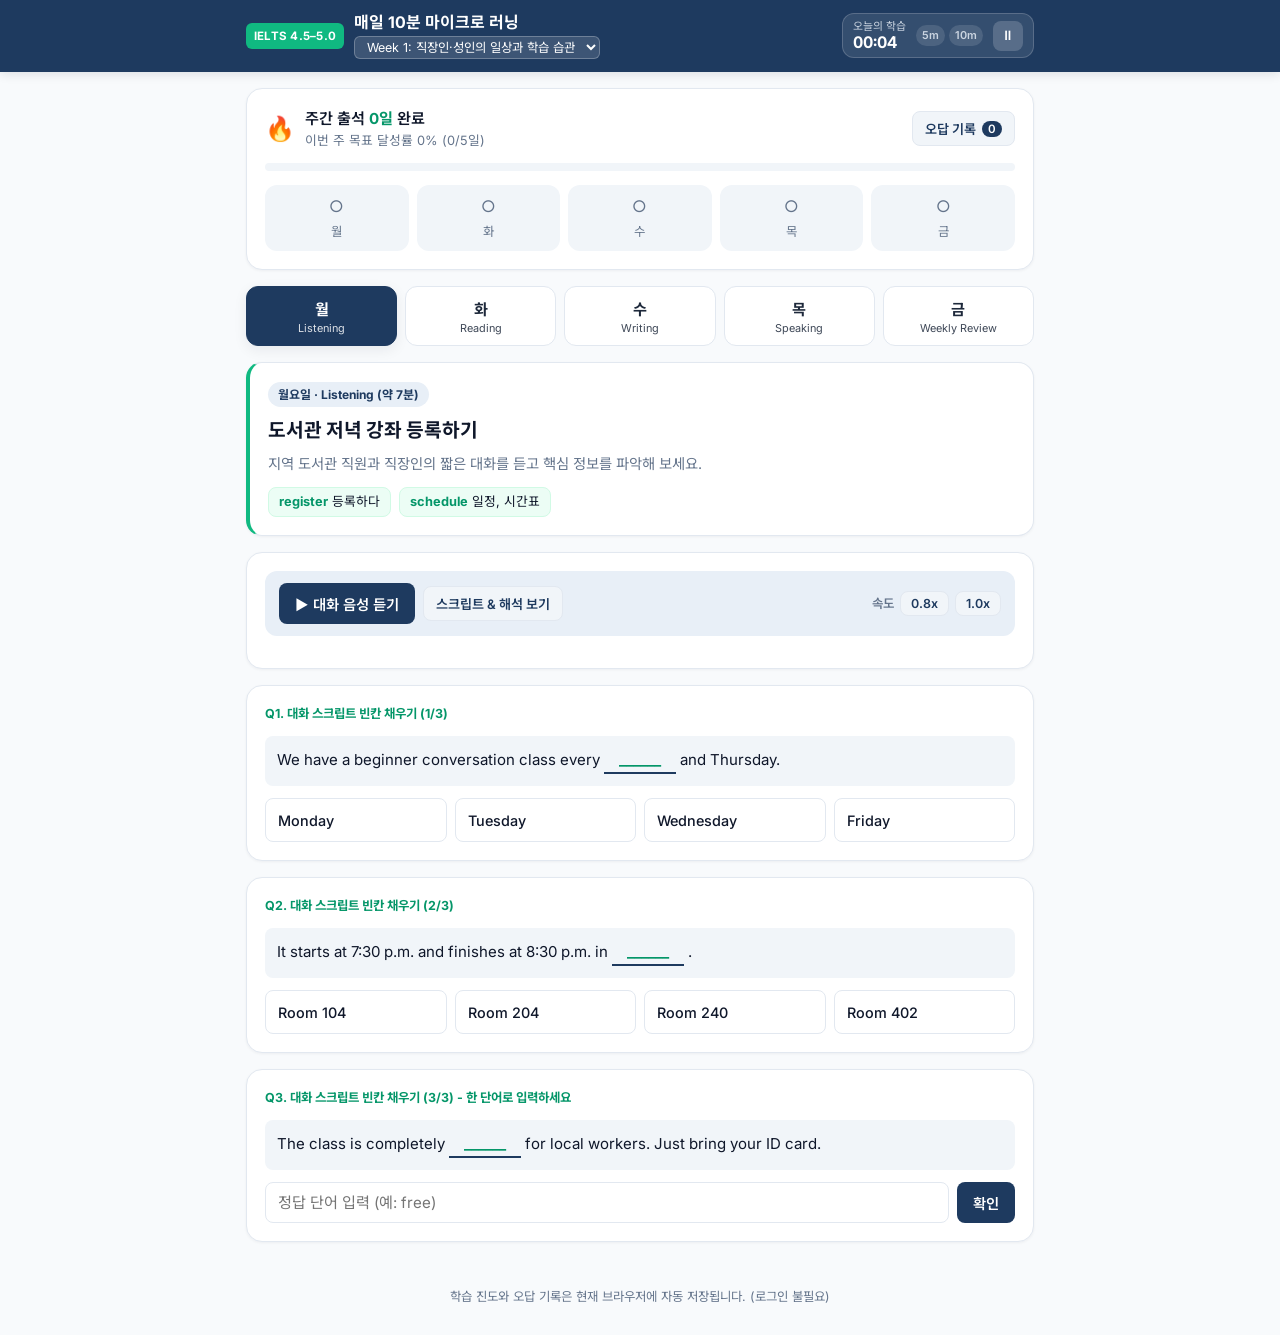
==== IELTS 4.5/index.html @ 84eb7257 "Initial commit: IELTS 4.5-5.0 daily micro-learning web app" ====
<!DOCTYPE html>
<html lang="ko">
<head>
  <meta charset="UTF-8" />
  <meta name="viewport" content="width=device-width, initial-scale=1.0" />
  <title>IELTS 4.5–5.0 매일 10분 마이크로 러닝</title>
  <link rel="preconnect" href="https://fonts.googleapis.com" />
  <link rel="preconnect" href="https://fonts.gstatic.com" crossorigin />
  <link href="https://fonts.googleapis.com/css2?family=Inter:wght@400;500;600;700&family=Noto+Sans+KR:wght@400;500;600;700&display=swap" rel="stylesheet" />
  <link rel="stylesheet" href="styles.css" />
</head>
<body>
  <div class="app-shell">
    <!-- 상단 헤더: 브랜드 + 주차 선택 + 오늘의 학습 타이머 -->
    <header class="top-header">
      <div class="header-inner">
        <div class="brand-group">
          <div class="brand-badge">IELTS 4.5–5.0</div>
          <div class="brand-text">
            <h1>매일 10분 마이크로 러닝</h1>
            <div class="week-selector-wrap">
              <select id="weekSelector" aria-label="주차 선택" class="week-select"></select>
            </div>
          </div>
        </div>

        <!-- 오늘의 학습 타이머 (5분/10분 카운트업) -->
        <div class="timer-widget" aria-label="오늘의 학습 타이머">
          <div class="timer-info">
            <span class="timer-label">오늘의 학습</span>
            <span id="studyTimerDisplay" class="timer-value">00:00</span>
          </div>
          <div class="timer-milestones">
            <span id="milestone5m" class="milestone-chip" title="5분 목표">5m</span>
            <span id="milestone10m" class="milestone-chip" title="10분 목표">10m</span>
          </div>
          <button id="timerToggleBtn" class="icon-btn" type="button" title="타이머 일시정지/재개" aria-label="타이머 시작 또는 일시정지">
            ⏸
          </button>
        </div>
      </div>
    </header>

    <main class="main-container">
      <!-- 주간 출석 체크 (Streak) & 달성률 카드 -->
      <section class="progress-card card" aria-label="주간 학습 진도">
        <div class="progress-top">
          <div class="streak-summary">
            <span class="streak-fire" aria-hidden="true">🔥</span>
            <div>
              <div class="streak-title">
                주간 출석 <strong id="streakCountText">0일</strong> 완료
              </div>
              <div class="streak-sub" id="weeklyGoalSub">이번 주 목표 달성률 0%</div>
            </div>
          </div>
          <button id="wrongNotesToggleBtn" class="ghost-btn" type="button">
            오답 기록 <span id="wrongCountBadge" class="count-pill">0</span>
          </button>
        </div>

        <!-- 주간 달성률 프로그레스 바 -->
        <div class="progress-bar-track" role="progressbar" aria-valuemin="0" aria-valuemax="100" aria-valuenow="0" id="weeklyProgressBarTrack">
          <div id="weeklyProgressBarFill" class="progress-bar-fill" style="width: 0%;"></div>
        </div>

        <!-- 월~금 출석 뱃지 -->
        <div id="streakBadges" class="streak-badges"></div>
      </section>

      <!-- 오답 기록 드로어 (토글) -->
      <section id="wrongNotesPanel" class="card wrong-notes-panel hidden" aria-label="오답 노트">
        <div class="panel-header">
          <h2>저장된 오답 기록</h2>
          <div class="panel-actions">
            <button id="clearWrongNotesBtn" class="text-danger-btn" type="button">기록 비우기</button>
            <button id="closeWrongNotesBtn" class="ghost-btn-sm" type="button">닫기</button>
          </div>
        </div>
        <div id="wrongNotesList" class="wrong-notes-list"></div>
      </section>

      <!-- 요일별 맞춤 커리큘럼 탭 [월 / 화 / 수 / 목 / 금] -->
      <nav class="day-tabs" id="dayTabs" aria-label="요일별 학습 메뉴"></nav>

      <!-- 오늘의 학습 완료 피드백 배너 -->
      <section id="completionBanner" class="completion-banner hidden" aria-live="polite">
        <div class="completion-icon" aria-hidden="true">🎉</div>
        <div class="completion-body">
          <h2>오늘의 10분 학습 완료!</h2>
          <p id="completionMessage">꾸준한 매일 10분이 IELTS 4.5~5.0 달성의 가장 빠른 길입니다.</p>
          <div class="completion-stats">
            <span id="completionDayScore" class="stat-pill"></span>
            <span id="completionWeeklyRate" class="stat-pill"></span>
          </div>
        </div>
        <button id="nextDayBtn" class="primary-btn" type="button">다음 요일 보기 →</button>
      </section>

      <!-- 메인 학습 콘텐츠 영역 -->
      <section id="lessonContainer" class="lesson-container" aria-live="polite"></section>
    </main>

    <footer class="app-footer">
      <p>학습 진도와 오답 기록은 현재 브라우저에 자동 저장됩니다. (로그인 불필요)</p>
    </footer>
  </div>

  <script src="curriculumData.js"></script>
  <script src="app.js"></script>
</body>
</html>
---- IELTS 4.5/styles.css ----
:root {
  --bg-page: #f8fafc;
  --bg-card: #ffffff;
  --bg-subtle: #f1f5f9;
  --navy-900: #0f172a;
  --navy-800: #1e3a5f;
  --navy-700: #2a4d7a;
  --navy-100: #e8eff7;
  --emerald-600: #059669;
  --emerald-500: #10b981;
  --emerald-100: #d1fae5;
  --emerald-50: #ecfdf5;
  --amber-600: #d97706;
  --amber-50: #fffbeb;
  --rose-600: #e11d48;
  --rose-50: #fff1f2;
  --text-main: #1e293b;
  --text-muted: #64748b;
  --border-color: #e2e8f0;
  --shadow-sm: 0 1px 3px rgba(15, 23, 42, 0.05);
  --shadow-md: 0 4px 14px rgba(15, 23, 42, 0.07);
  --radius-lg: 16px;
  --radius-md: 12px;
  --radius-sm: 8px;
}

*,
*::before,
*::after {
  box-sizing: border-box;
}

body {
  margin: 0;
  font-family: 'Inter', 'Noto Sans KR', -apple-system, BlinkMacSystemFont, sans-serif;
  background-color: var(--bg-page);
  color: var(--text-main);
  line-height: 1.6;
  -webkit-font-smoothing: antialiased;
}

.hidden {
  display: none !important;
}

.app-shell {
  min-height: 100vh;
  display: flex;
  flex-direction: column;
}

/* =========================================
   Top Header & Study Timer
   ========================================= */
.top-header {
  background: var(--navy-800);
  color: #ffffff;
  position: sticky;
  top: 0;
  z-index: 30;
  box-shadow: 0 2px 10px rgba(15, 23, 42, 0.12);
}

.header-inner {
  max-width: 820px;
  margin: 0 auto;
  padding: 12px 16px;
  display: flex;
  flex-wrap: wrap;
  align-items: center;
  justify-content: space-between;
  gap: 12px;
}

.brand-group {
  display: flex;
  align-items: center;
  gap: 10px;
}

.brand-badge {
  background: var(--emerald-500);
  color: #ffffff;
  font-size: 0.72rem;
  font-weight: 700;
  padding: 4px 8px;
  border-radius: 6px;
  letter-spacing: 0.02em;
  white-space: nowrap;
}

.brand-text h1 {
  margin: 0;
  font-size: 1rem;
  font-weight: 700;
  line-height: 1.25;
}

.week-selector-wrap {
  margin-top: 2px;
}

.week-select {
  background: rgba(255, 255, 255, 0.14);
  color: #ffffff;
  border: 1px solid rgba(255, 255, 255, 0.25);
  border-radius: 6px;
  padding: 2px 8px;
  font-size: 0.78rem;
  font-family: inherit;
  cursor: pointer;
}

.week-select option {
  color: var(--navy-900);
  background: #ffffff;
}

.timer-widget {
  display: flex;
  align-items: center;
  gap: 10px;
  background: rgba(255, 255, 255, 0.1);
  border: 1px solid rgba(255, 255, 255, 0.18);
  padding: 6px 10px;
  border-radius: 12px;
}

.timer-info {
  display: flex;
  flex-direction: column;
  line-height: 1.15;
}

.timer-label {
  font-size: 0.68rem;
  color: #cbd5e1;
}

.timer-value {
  font-size: 1rem;
  font-weight: 700;
  font-variant-numeric: tabular-nums;
}

.timer-milestones {
  display: flex;
  gap: 4px;
}

.milestone-chip {
  font-size: 0.68rem;
  font-weight: 600;
  padding: 2px 6px;
  border-radius: 999px;
  background: rgba(255, 255, 255, 0.12);
  color: #cbd5e1;
  transition: all 0.25s ease;
}

.milestone-chip.reached {
  background: var(--emerald-500);
  color: #ffffff;
}

.icon-btn {
  background: rgba(255, 255, 255, 0.18);
  border: none;
  color: #ffffff;
  width: 30px;
  height: 30px;
  border-radius: 8px;
  cursor: pointer;
  display: inline-flex;
  align-items: center;
  justify-content: center;
  font-size: 0.85rem;
}

.icon-btn:hover {
  background: rgba(255, 255, 255, 0.28);
}

/* =========================================
   Main Container & Cards
   ========================================= */
.main-container {
  width: 100%;
  max-width: 820px;
  margin: 0 auto;
  padding: 16px;
  flex: 1;
  display: flex;
  flex-direction: column;
  gap: 16px;
}

.card {
  background: var(--bg-card);
  border: 1px solid var(--border-color);
  border-radius: var(--radius-lg);
  padding: 18px;
  box-shadow: var(--shadow-sm);
}

/* =========================================
   Progress & Streak Card
   ========================================= */
.progress-top {
  display: flex;
  align-items: center;
  justify-content: space-between;
  gap: 12px;
  margin-bottom: 12px;
}

.streak-summary {
  display: flex;
  align-items: center;
  gap: 10px;
}

.streak-fire {
  font-size: 1.5rem;
}

.streak-title {
  font-size: 0.95rem;
  font-weight: 600;
  color: var(--navy-900);
}

.streak-title strong {
  color: var(--emerald-600);
}

.streak-sub {
  font-size: 0.8rem;
  color: var(--text-muted);
}

.progress-bar-track {
  width: 100%;
  height: 8px;
  background: var(--bg-subtle);
  border-radius: 999px;
  overflow: hidden;
  margin-bottom: 14px;
}

.progress-bar-fill {
  height: 100%;
  background: linear-gradient(90deg, var(--navy-800), var(--emerald-500));
  border-radius: 999px;
  transition: width 0.4s ease;
}

.streak-badges {
  display: grid;
  grid-template-columns: repeat(5, 1fr);
  gap: 8px;
}

.streak-badge-item {
  display: flex;
  flex-direction: column;
  align-items: center;
  justify-content: center;
  padding: 8px 4px;
  border-radius: var(--radius-md);
  background: var(--bg-subtle);
  border: 1px solid transparent;
  font-size: 0.78rem;
  color: var(--text-muted);
  transition: all 0.2s ease;
}

.streak-badge-item.done {
  background: var(--emerald-50);
  border-color: var(--emerald-500);
  color: var(--emerald-600);
  font-weight: 600;
}

.streak-badge-item .badge-icon {
  font-size: 1rem;
  margin-bottom: 2px;
}

/* =========================================
   Day Navigation Tabs
   ========================================= */
.day-tabs {
  display: grid;
  grid-template-columns: repeat(5, 1fr);
  gap: 8px;
}

.day-tab {
  background: var(--bg-card);
  border: 1px solid var(--border-color);
  border-radius: var(--radius-md);
  padding: 10px 6px;
  cursor: pointer;
  display: flex;
  flex-direction: column;
  align-items: center;
  gap: 2px;
  font-family: inherit;
  color: var(--text-main);
  transition: all 0.2s ease;
  position: relative;
}

.day-tab:hover {
  border-color: var(--navy-700);
}

.day-tab.active {
  background: var(--navy-800);
  border-color: var(--navy-800);
  color: #ffffff;
  box-shadow: var(--shadow-md);
}

.day-tab-label {
  font-size: 0.95rem;
  font-weight: 700;
}

.day-tab-skill {
  font-size: 0.68rem;
  opacity: 0.85;
  white-space: nowrap;
  overflow: hidden;
  text-overflow: ellipsis;
  max-width: 100%;
}

.day-tab.completed::after {
  content: "✓";
  position: absolute;
  top: 4px;
  right: 6px;
  font-size: 0.68rem;
  font-weight: 700;
  color: var(--emerald-500);
}

.day-tab.active.completed::after {
  color: #6ee7b7;
}

/* =========================================
   Completion Banner
   ========================================= */
.completion-banner {
  background: linear-gradient(135deg, var(--emerald-50) 0%, #ffffff 100%);
  border: 2px solid var(--emerald-500);
  border-radius: var(--radius-lg);
  padding: 18px;
  display: flex;
  flex-wrap: wrap;
  align-items: center;
  gap: 14px;
  box-shadow: var(--shadow-md);
}

.completion-icon {
  font-size: 2rem;
}

.completion-body {
  flex: 1;
  min-width: 200px;
}

.completion-body h2 {
  margin: 0 0 4px 0;
  font-size: 1.1rem;
  color: var(--emerald-600);
}

.completion-body p {
  margin: 0 0 8px 0;
  font-size: 0.88rem;
  color: var(--text-main);
}

.completion-stats {
  display: flex;
  flex-wrap: wrap;
  gap: 8px;
}

.stat-pill {
  background: #ffffff;
  border: 1px solid var(--emerald-500);
  color: var(--emerald-600);
  font-size: 0.78rem;
  font-weight: 600;
  padding: 3px 10px;
  border-radius: 999px;
}

/* =========================================
   Buttons
   ========================================= */
.primary-btn {
  background: var(--navy-800);
  color: #ffffff;
  border: none;
  border-radius: var(--radius-sm);
  padding: 10px 16px;
  font-size: 0.9rem;
  font-weight: 600;
  font-family: inherit;
  cursor: pointer;
  transition: background 0.2s ease;
}

.primary-btn:hover {
  background: var(--navy-700);
}

.emerald-btn {
  background: var(--emerald-600);
  color: #ffffff;
  border: none;
  border-radius: var(--radius-sm);
  padding: 10px 16px;
  font-size: 0.9rem;
  font-weight: 600;
  font-family: inherit;
  cursor: pointer;
}

.emerald-btn:hover {
  background: var(--emerald-500);
}

.ghost-btn,
.ghost-btn-sm {
  background: var(--bg-subtle);
  color: var(--navy-800);
  border: 1px solid var(--border-color);
  border-radius: var(--radius-sm);
  padding: 7px 12px;
  font-size: 0.82rem;
  font-weight: 600;
  font-family: inherit;
  cursor: pointer;
  display: inline-flex;
  align-items: center;
  gap: 6px;
}

.ghost-btn-sm {
  padding: 4px 10px;
  font-size: 0.78rem;
}

.ghost-btn:hover,
.ghost-btn-sm:hover {
  background: var(--navy-100);
}

.ghost-btn.active {
  background: var(--navy-800);
  color: #ffffff;
  border-color: var(--navy-800);
}

.text-danger-btn {
  background: transparent;
  border: none;
  color: var(--rose-600);
  font-size: 0.8rem;
  font-weight: 600;
  cursor: pointer;
}

.count-pill {
  background: var(--navy-800);
  color: #ffffff;
  font-size: 0.72rem;
  padding: 1px 6px;
  border-radius: 999px;
}

/* =========================================
   Lesson Header & Shared Elements
   ========================================= */
.lesson-container {
  display: flex;
  flex-direction: column;
  gap: 16px;
}

.lesson-header-card {
  border-left: 4px solid var(--emerald-500);
}

.skill-tag {
  display: inline-block;
  background: var(--navy-100);
  color: var(--navy-800);
  font-size: 0.75rem;
  font-weight: 700;
  padding: 3px 10px;
  border-radius: 999px;
  margin-bottom: 8px;
}

.lesson-title {
  margin: 0 0 6px 0;
  font-size: 1.2rem;
  color: var(--navy-900);
}

.lesson-desc {
  margin: 0;
  font-size: 0.9rem;
  color: var(--text-muted);
}

.vocab-chips {
  display: flex;
  flex-wrap: wrap;
  gap: 8px;
  margin-top: 12px;
}

.vocab-chip {
  background: var(--emerald-50);
  border: 1px solid var(--emerald-100);
  color: var(--navy-900);
  font-size: 0.8rem;
  padding: 4px 10px;
  border-radius: 8px;
}

.vocab-chip strong {
  color: var(--emerald-600);
}

/* =========================================
   Listening Module
   ========================================= */
.audio-player-bar {
  display: flex;
  flex-wrap: wrap;
  align-items: center;
  justify-content: space-between;
  gap: 10px;
  background: var(--navy-100);
  padding: 12px 14px;
  border-radius: var(--radius-md);
  margin-bottom: 14px;
}

.audio-controls {
  display: flex;
  flex-wrap: wrap;
  align-items: center;
  gap: 8px;
}

.speed-controls {
  display: flex;
  align-items: center;
  gap: 6px;
}

.speed-label {
  font-size: 0.78rem;
  color: var(--text-muted);
  font-weight: 600;
}

.dialogue-box {
  display: flex;
  flex-direction: column;
  gap: 10px;
}

.dialogue-line {
  padding: 10px 12px;
  border-radius: var(--radius-sm);
  background: var(--bg-subtle);
  border-left: 3px solid transparent;
  transition: all 0.2s ease;
}

.dialogue-line.speaking {
  background: var(--emerald-50);
  border-left-color: var(--emerald-500);
}

.speaker-name {
  font-size: 0.78rem;
  font-weight: 700;
  color: var(--navy-800);
  margin-bottom: 2px;
}

.dialogue-en {
  font-size: 0.95rem;
  color: var(--navy-900);
}

.dialogue-ko {
  font-size: 0.82rem;
  color: var(--text-muted);
  margin-top: 4px;
}

/* =========================================
   Reading Module
   ========================================= */
.reading-toolbar {
  display: flex;
  align-items: center;
  justify-content: space-between;
  gap: 10px;
  margin-bottom: 12px;
}

.passage-title {
  margin: 0;
  font-size: 1.05rem;
  color: var(--navy-900);
}

.sentence-list {
  display: flex;
  flex-direction: column;
  gap: 10px;
}

.sentence-item {
  padding: 10px 12px;
  border-radius: var(--radius-sm);
  background: var(--bg-subtle);
}

.sentence-row {
  display: flex;
  align-items: flex-start;
  justify-content: space-between;
  gap: 10px;
}

.sentence-en {
  font-size: 0.95rem;
  color: var(--navy-900);
  flex: 1;
}

.sentence-ko {
  margin-top: 6px;
  padding-top: 6px;
  border-top: 1px dashed var(--border-color);
  font-size: 0.85rem;
  color: var(--navy-800);
}

/* =========================================
   Questions (MCQ, TFNG, Short Answer)
   ========================================= */
.question-card {
  display: flex;
  flex-direction: column;
  gap: 12px;
}

.question-meta {
  font-size: 0.78rem;
  font-weight: 700;
  color: var(--emerald-600);
}

.question-prompt {
  margin: 0;
  font-size: 0.96rem;
  font-weight: 600;
  color: var(--navy-900);
}

.question-statement {
  background: var(--bg-subtle);
  padding: 12px;
  border-radius: var(--radius-sm);
  font-size: 0.94rem;
  color: var(--navy-900);
}

.blank-pill {
  display: inline-block;
  min-width: 72px;
  border-bottom: 2px solid var(--navy-800);
  text-align: center;
  font-weight: 700;
  color: var(--emerald-600);
  padding: 0 6px;
}

.options-grid {
  display: grid;
  grid-template-columns: repeat(auto-fit, minmax(140px, 1fr));
  gap: 8px;
}

.option-btn {
  background: #ffffff;
  border: 1.5px solid var(--border-color);
  border-radius: var(--radius-sm);
  padding: 11px 12px;
  font-size: 0.9rem;
  font-weight: 500;
  font-family: inherit;
  color: var(--navy-900);
  cursor: pointer;
  text-align: left;
  transition: all 0.15s ease;
  min-height: 44px;
}

.option-btn:hover:not(:disabled) {
  border-color: var(--navy-800);
  background: var(--navy-100);
}

.option-btn.correct {
  background: var(--emerald-50);
  border-color: var(--emerald-500);
  color: var(--emerald-600);
  font-weight: 700;
}

.option-btn.wrong {
  background: var(--rose-50);
  border-color: var(--rose-600);
  color: var(--rose-600);
}

.short-answer-row {
  display: flex;
  gap: 8px;
}

.text-input {
  flex: 1;
  padding: 10px 12px;
  border: 1.5px solid var(--border-color);
  border-radius: var(--radius-sm);
  font-size: 0.95rem;
  font-family: inherit;
}

.text-input:focus {
  outline: none;
  border-color: var(--navy-800);
}

.feedback-box {
  padding: 12px 14px;
  border-radius: var(--radius-sm);
  font-size: 0.88rem;
}

.feedback-box.correct {
  background: var(--emerald-50);
  border: 1px solid var(--emerald-500);
  color: var(--navy-900);
}

.feedback-box.wrong {
  background: var(--rose-50);
  border: 1px solid var(--rose-600);
  color: var(--navy-900);
}

.feedback-status {
  font-weight: 700;
  margin-bottom: 4px;
}

.feedback-translation {
  margin-top: 6px;
  color: var(--text-muted);
  font-size: 0.83rem;
}

/* =========================================
   Writing Module
   ========================================= */
.required-words-row {
  display: flex;
  flex-wrap: wrap;
  gap: 8px;
  margin: 10px 0;
}

.req-word-pill {
  padding: 5px 12px;
  border-radius: 999px;
  font-size: 0.85rem;
  font-weight: 600;
  background: var(--bg-subtle);
  border: 1px solid var(--border-color);
  color: var(--navy-800);
  transition: all 0.2s ease;
}

.req-word-pill.used {
  background: var(--emerald-50);
  border-color: var(--emerald-500);
  color: var(--emerald-600);
}

.writing-textarea {
  width: 100%;
  min-height: 120px;
  padding: 12px;
  border: 1.5px solid var(--border-color);
  border-radius: var(--radius-md);
  font-family: inherit;
  font-size: 0.95rem;
  line-height: 1.6;
  resize: vertical;
}

.writing-textarea:focus {
  outline: none;
  border-color: var(--navy-800);
}

.writing-actions {
  display: flex;
  flex-wrap: wrap;
  align-items: center;
  justify-content: space-between;
  gap: 10px;
  margin-top: 10px;
}

.model-compare-box {
  margin-top: 14px;
  padding: 14px;
  border-radius: var(--radius-md);
  background: var(--emerald-50);
  border: 1px solid var(--emerald-500);
}

.model-compare-box h3 {
  margin: 0 0 8px 0;
  font-size: 0.95rem;
  color: var(--emerald-600);
}

/* =========================================
   Speaking Module
   ========================================= */
.speaking-timers {
  display: grid;
  grid-template-columns: repeat(2, 1fr);
  gap: 10px;
}

.speaking-timer-box {
  background: var(--bg-subtle);
  border: 1px solid var(--border-color);
  border-radius: var(--radius-md);
  padding: 12px;
  display: flex;
  flex-direction: column;
  align-items: center;
  gap: 6px;
  text-align: center;
}

.speaking-timer-box.running {
  background: var(--amber-50);
  border-color: var(--amber-600);
}

.speaking-timer-val {
  font-size: 1.4rem;
  font-weight: 700;
  color: var(--navy-900);
  font-variant-numeric: tabular-nums;
}

.hint-chips {
  display: flex;
  flex-wrap: wrap;
  gap: 8px;
}

.hint-chip {
  background: var(--navy-100);
  color: var(--navy-900);
  padding: 5px 10px;
  border-radius: 8px;
  font-size: 0.82rem;
}

/* =========================================
   Wrong Notes Panel
   ========================================= */
.wrong-notes-panel {
  border-color: var(--rose-600);
  background: #ffffff;
}

.panel-header {
  display: flex;
  align-items: center;
  justify-content: space-between;
  margin-bottom: 12px;
}

.panel-header h2 {
  margin: 0;
  font-size: 1rem;
  color: var(--navy-900);
}

.panel-actions {
  display: flex;
  align-items: center;
  gap: 10px;
}

.wrong-notes-list {
  display: flex;
  flex-direction: column;
  gap: 10px;
}

.wrong-note-item {
  background: var(--rose-50);
  border-left: 3px solid var(--rose-600);
  padding: 10px 12px;
  border-radius: var(--radius-sm);
  font-size: 0.86rem;
}

/* =========================================
   Footer
   ========================================= */
.app-footer {
  text-align: center;
  padding: 16px;
  font-size: 0.78rem;
  color: var(--text-muted);
}

@media (max-width: 520px) {
  .header-inner {
    padding: 10px 12px;
  }
  .timer-widget {
    width: 100%;
    justify-content: space-between;
  }
  .speaking-timers {
    grid-template-columns: 1fr;
  }
}
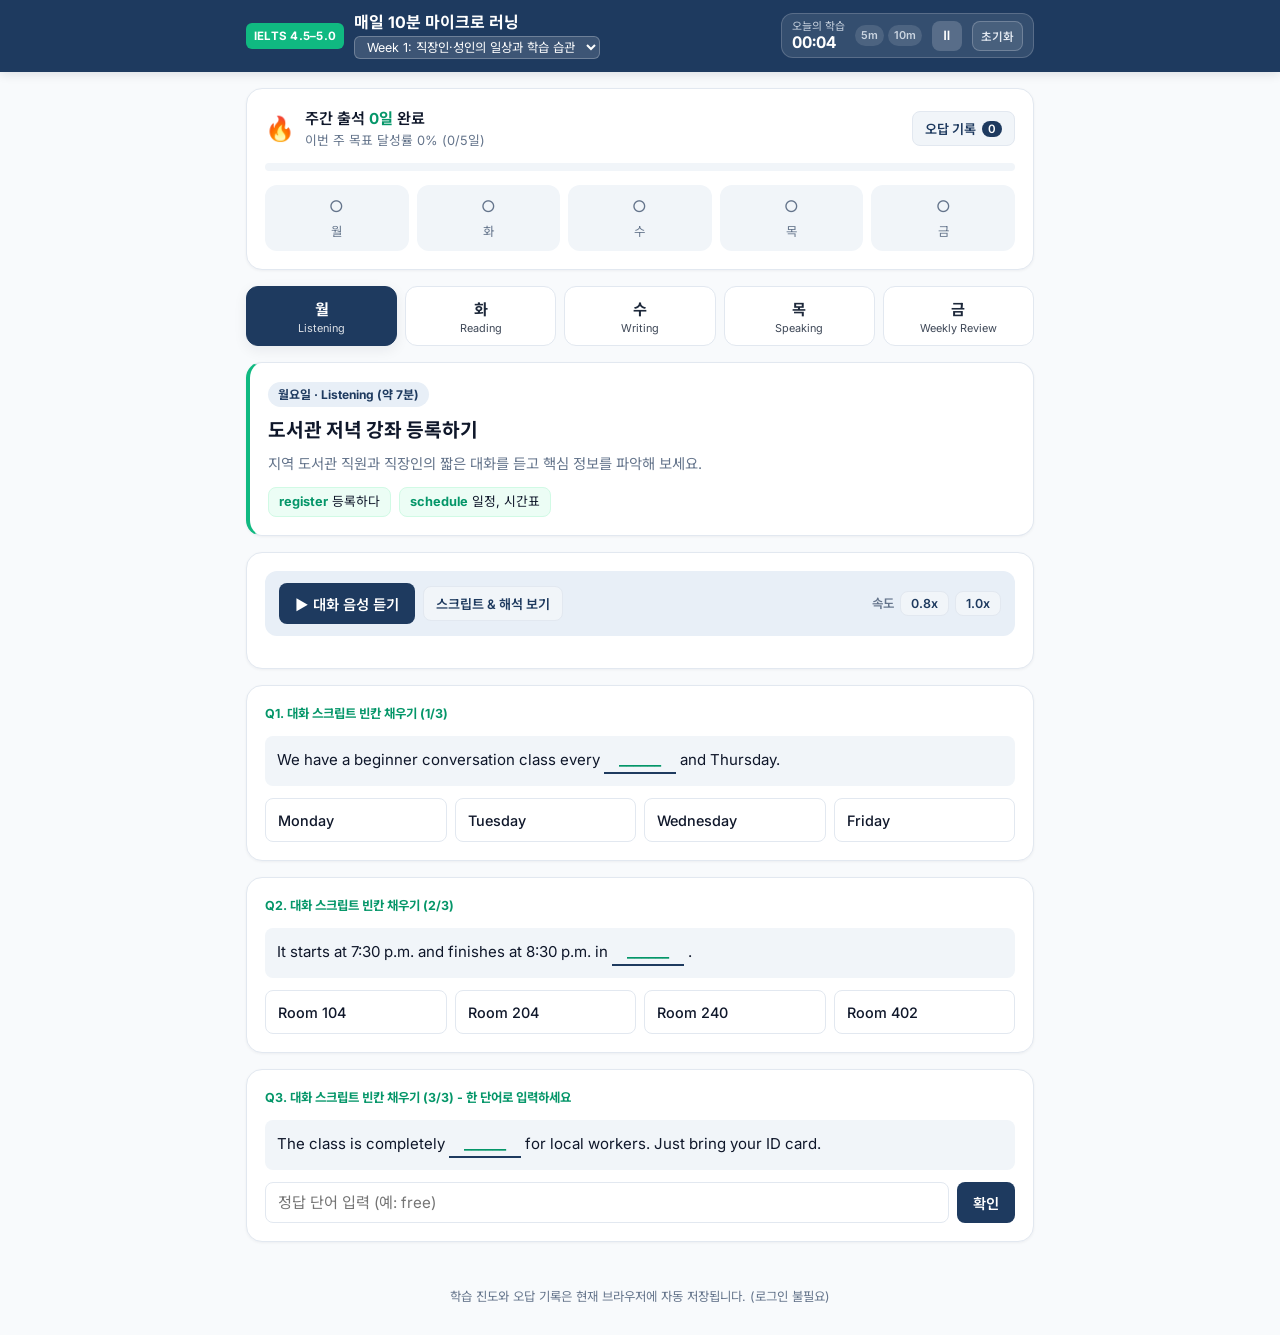
==== commit 9cc33edf: "Fix localStorage state restoration, add reset button, and improve cross-browser TTS" ====
--- a/IELTS 4.5/index.html
+++ b/IELTS 4.5/index.html
@@ -36,6 +36,9 @@
           </div>
           <button id="timerToggleBtn" class="icon-btn" type="button" title="타이머 일시정지/재개" aria-label="타이머 시작 또는 일시정지">
             ⏸
+          </button>
+          <button id="resetProgressBtn" class="reset-header-btn" type="button" title="학습 기록 초기화">
+            초기화
           </button>
         </div>
       </div>
--- a/IELTS 4.5/styles.css
+++ b/IELTS 4.5/styles.css
@@ -181,6 +181,27 @@
   background: rgba(255, 255, 255, 0.28);
 }
 
+.reset-header-btn {
+  background: rgba(255, 255, 255, 0.1);
+  border: 1px solid rgba(255, 255, 255, 0.22);
+  color: #e2e8f0;
+  height: 30px;
+  padding: 0 8px;
+  border-radius: 8px;
+  font-size: 0.72rem;
+  font-weight: 600;
+  font-family: inherit;
+  cursor: pointer;
+  white-space: nowrap;
+  transition: all 0.2s ease;
+}
+
+.reset-header-btn:hover {
+  background: rgba(225, 29, 72, 0.35);
+  border-color: rgba(255, 255, 255, 0.45);
+  color: #ffffff;
+}
+
 /* =========================================
    Main Container & Cards
    ========================================= */
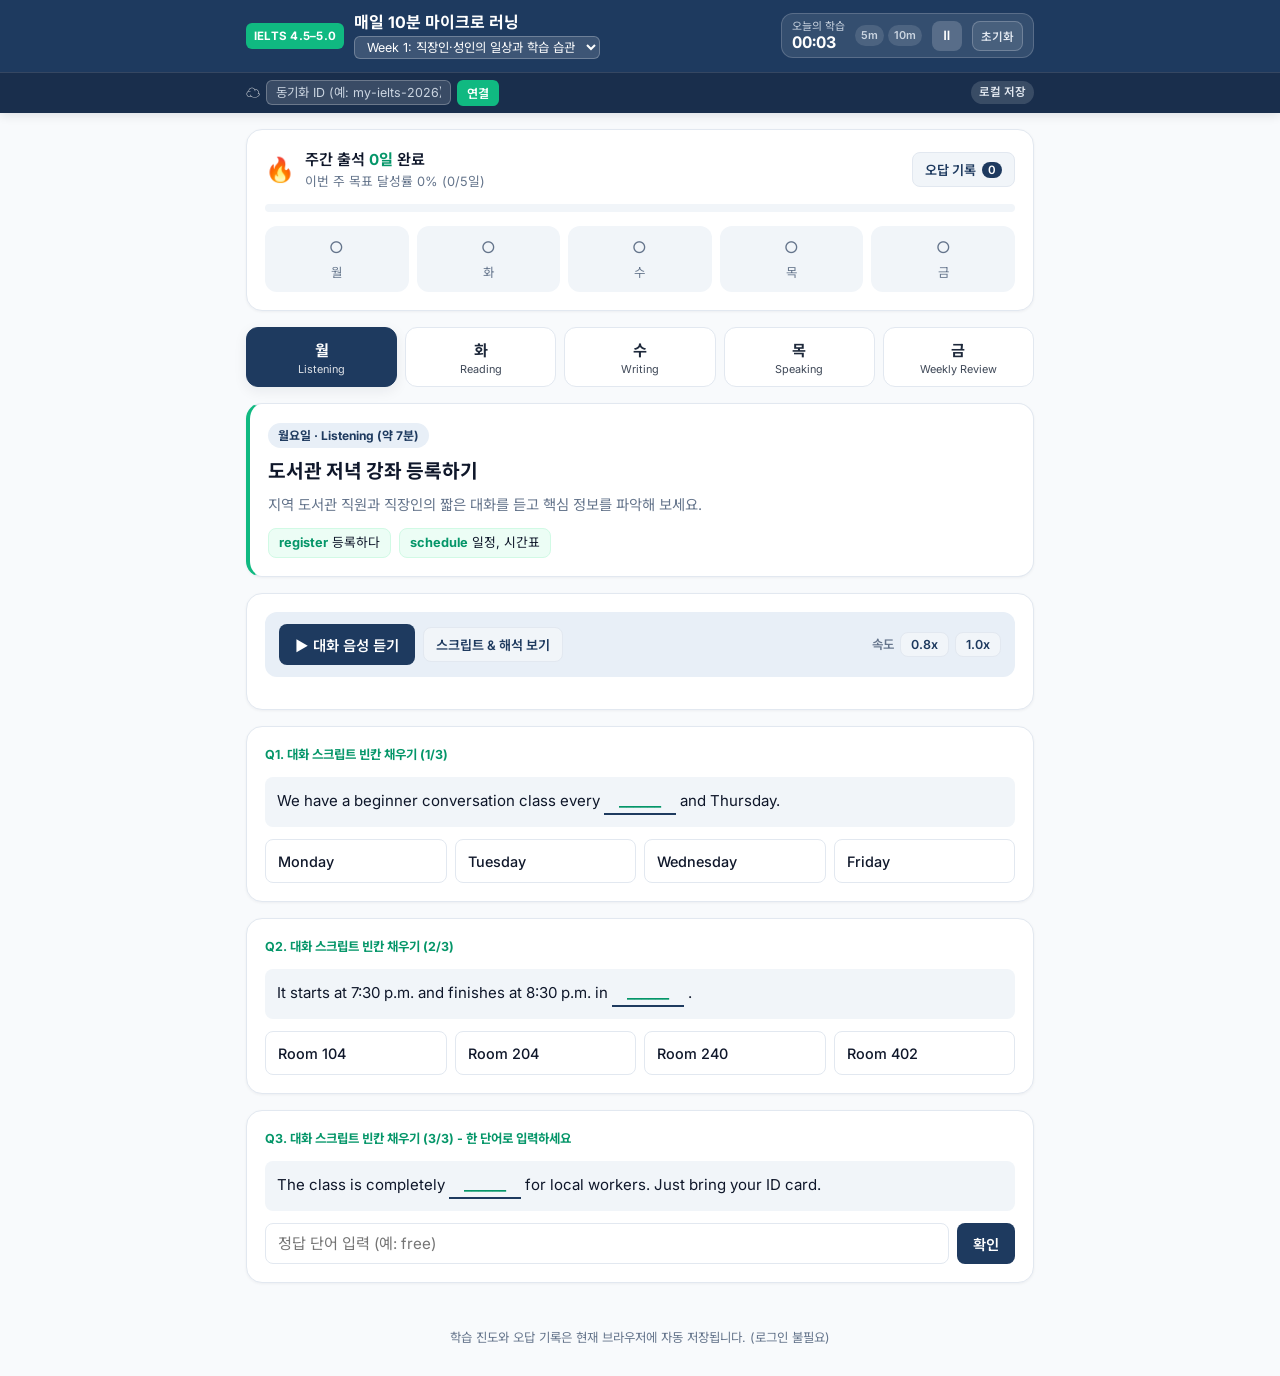
==== commit 108df133: "Add Firebase real-time sync and clickable word dictionary popup" ====
--- a/IELTS 4.5/index.html
+++ b/IELTS 4.5/index.html
@@ -40,6 +40,25 @@
           <button id="resetProgressBtn" class="reset-header-btn" type="button" title="학습 기록 초기화">
             초기화
           </button>
+        </div>
+      </div>
+
+      <!-- 기기 간 실시간 동기화 ID 바 -->
+      <div class="sync-bar">
+        <div class="sync-bar-inner">
+          <div class="sync-input-group">
+            <span class="sync-icon" aria-hidden="true">☁️</span>
+            <input
+              id="syncIdInput"
+              type="text"
+              class="sync-input"
+              placeholder="동기화 ID (예: my-ielts-2026)"
+              aria-label="동기화 ID 입력"
+              autocomplete="off"
+            />
+            <button id="syncConnectBtn" type="button" class="sync-btn">연결</button>
+          </div>
+          <span id="syncStatusBadge" class="sync-status-badge">로컬 저장</span>
         </div>
       </div>
     </header>
@@ -109,6 +128,25 @@
     </footer>
   </div>
 
+  <!-- 클릭형 영단어 사전 팝업 -->
+  <div id="wordDictBackdrop" class="dict-backdrop hidden" aria-hidden="true"></div>
+  <aside id="wordDictModal" class="dict-modal hidden" role="dialog" aria-modal="true" aria-labelledby="dictWordTitle">
+    <div class="dict-modal-header">
+      <div class="dict-word-main">
+        <div class="dict-word-row">
+          <h3 id="dictWordTitle" class="dict-word-title">word</h3>
+          <button id="dictTtsBtn" type="button" class="dict-tts-btn" title="원어민 발음 듣기" aria-label="단어 발음 듣기">🔊</button>
+        </div>
+        <div class="dict-pron-row">
+          <span id="dictPronKo" class="dict-pron-ko"></span>
+          <span id="dictIpa" class="dict-ipa"></span>
+        </div>
+      </div>
+      <button id="dictCloseBtn" type="button" class="dict-close-btn" aria-label="사전 닫기">✕</button>
+    </div>
+    <div id="dictBody" class="dict-modal-body"></div>
+  </aside>
+
   <script src="curriculumData.js"></script>
   <script src="app.js"></script>
 </body>
--- a/IELTS 4.5/styles.css
+++ b/IELTS 4.5/styles.css
@@ -990,3 +990,258 @@
     grid-template-columns: 1fr;
   }
 }
+
+/* =========================================
+   Firebase Sync Bar
+   ========================================= */
+.sync-bar {
+  background: rgba(15, 23, 42, 0.35);
+  border-top: 1px solid rgba(255, 255, 255, 0.12);
+}
+
+.sync-bar-inner {
+  max-width: 820px;
+  margin: 0 auto;
+  padding: 7px 16px;
+  display: flex;
+  flex-wrap: wrap;
+  align-items: center;
+  justify-content: space-between;
+  gap: 8px;
+}
+
+.sync-input-group {
+  display: flex;
+  align-items: center;
+  gap: 6px;
+  flex: 1;
+  min-width: 210px;
+}
+
+.sync-icon {
+  font-size: 0.9rem;
+}
+
+.sync-input {
+  background: rgba(255, 255, 255, 0.14);
+  border: 1px solid rgba(255, 255, 255, 0.25);
+  border-radius: 6px;
+  color: #ffffff;
+  padding: 4px 9px;
+  font-size: 0.78rem;
+  font-family: inherit;
+  width: 185px;
+  max-width: 100%;
+}
+
+.sync-input::placeholder {
+  color: #cbd5e1;
+}
+
+.sync-input:focus {
+  outline: none;
+  border-color: var(--emerald-500);
+  background: rgba(255, 255, 255, 0.2);
+}
+
+.sync-btn {
+  background: var(--emerald-500);
+  color: #ffffff;
+  border: none;
+  border-radius: 6px;
+  padding: 4px 10px;
+  font-size: 0.76rem;
+  font-weight: 600;
+  font-family: inherit;
+  cursor: pointer;
+  white-space: nowrap;
+}
+
+.sync-btn:hover {
+  background: var(--emerald-600);
+}
+
+.sync-btn.connected {
+  background: rgba(255, 255, 255, 0.2);
+  border: 1px solid rgba(255, 255, 255, 0.35);
+}
+
+.sync-status-badge {
+  font-size: 0.72rem;
+  font-weight: 600;
+  padding: 2px 8px;
+  border-radius: 999px;
+  background: rgba(255, 255, 255, 0.14);
+  color: #e2e8f0;
+  white-space: nowrap;
+}
+
+.sync-status-badge.synced {
+  background: rgba(16, 185, 129, 0.28);
+  color: #a7f3d0;
+  border: 1px solid rgba(16, 185, 129, 0.55);
+}
+
+.sync-status-badge.error {
+  background: rgba(225, 29, 72, 0.28);
+  color: #fecdd3;
+}
+
+/* =========================================
+   Clickable English Words & Dictionary Modal
+   ========================================= */
+.clickable-word {
+  cursor: pointer;
+  border-bottom: 1px dotted transparent;
+  border-radius: 3px;
+  transition: background-color 0.12s ease, border-color 0.12s ease;
+}
+
+.clickable-word:hover {
+  background-color: var(--emerald-100);
+  border-bottom-color: var(--emerald-600);
+}
+
+.dict-backdrop {
+  position: fixed;
+  inset: 0;
+  background: rgba(15, 23, 42, 0.42);
+  z-index: 90;
+}
+
+.dict-modal {
+  position: fixed;
+  left: 50%;
+  bottom: 16px;
+  transform: translateX(-50%);
+  width: calc(100% - 24px);
+  max-width: 520px;
+  background: #ffffff;
+  border: 1px solid var(--border-color);
+  border-top: 4px solid var(--emerald-500);
+  border-radius: var(--radius-lg);
+  box-shadow: 0 14px 36px rgba(15, 23, 42, 0.22);
+  z-index: 100;
+  padding: 16px 18px;
+  max-height: 75vh;
+  overflow-y: auto;
+}
+
+.dict-modal-header {
+  display: flex;
+  align-items: flex-start;
+  justify-content: space-between;
+  gap: 12px;
+  padding-bottom: 10px;
+  border-bottom: 1px solid var(--border-color);
+}
+
+.dict-word-row {
+  display: flex;
+  align-items: center;
+  gap: 8px;
+}
+
+.dict-word-title {
+  margin: 0;
+  font-size: 1.3rem;
+  font-weight: 700;
+  color: var(--navy-900);
+}
+
+.dict-tts-btn {
+  background: var(--navy-100);
+  border: none;
+  border-radius: 8px;
+  width: 32px;
+  height: 32px;
+  cursor: pointer;
+  font-size: 1rem;
+  display: inline-flex;
+  align-items: center;
+  justify-content: center;
+}
+
+.dict-tts-btn:hover {
+  background: var(--emerald-100);
+}
+
+.dict-pron-row {
+  display: flex;
+  flex-wrap: wrap;
+  align-items: center;
+  gap: 8px;
+  margin-top: 4px;
+}
+
+.dict-pron-ko {
+  font-size: 0.9rem;
+  font-weight: 700;
+  color: var(--emerald-600);
+  background: var(--emerald-50);
+  padding: 2px 8px;
+  border-radius: 6px;
+}
+
+.dict-ipa {
+  font-size: 0.82rem;
+  color: var(--text-muted);
+}
+
+.dict-close-btn {
+  background: var(--bg-subtle);
+  border: none;
+  color: var(--text-muted);
+  width: 30px;
+  height: 30px;
+  border-radius: 8px;
+  font-size: 1rem;
+  cursor: pointer;
+}
+
+.dict-close-btn:hover {
+  background: var(--border-color);
+  color: var(--navy-900);
+}
+
+.dict-modal-body {
+  padding-top: 12px;
+  display: flex;
+  flex-direction: column;
+  gap: 10px;
+  font-size: 0.9rem;
+}
+
+.dict-pos-badge {
+  display: inline-block;
+  background: var(--navy-800);
+  color: #ffffff;
+  font-size: 0.74rem;
+  font-weight: 600;
+  padding: 2px 8px;
+  border-radius: 6px;
+  margin-right: 6px;
+}
+
+.dict-meaning {
+  font-size: 1rem;
+  font-weight: 700;
+  color: var(--navy-900);
+}
+
+.dict-tip-box {
+  background: var(--bg-subtle);
+  padding: 10px 12px;
+  border-radius: var(--radius-sm);
+  font-size: 0.85rem;
+  color: var(--text-main);
+}
+
+.dict-example {
+  font-size: 0.85rem;
+  color: var(--navy-800);
+  border-left: 3px solid var(--emerald-500);
+  padding-left: 10px;
+  margin: 0;
+}
+
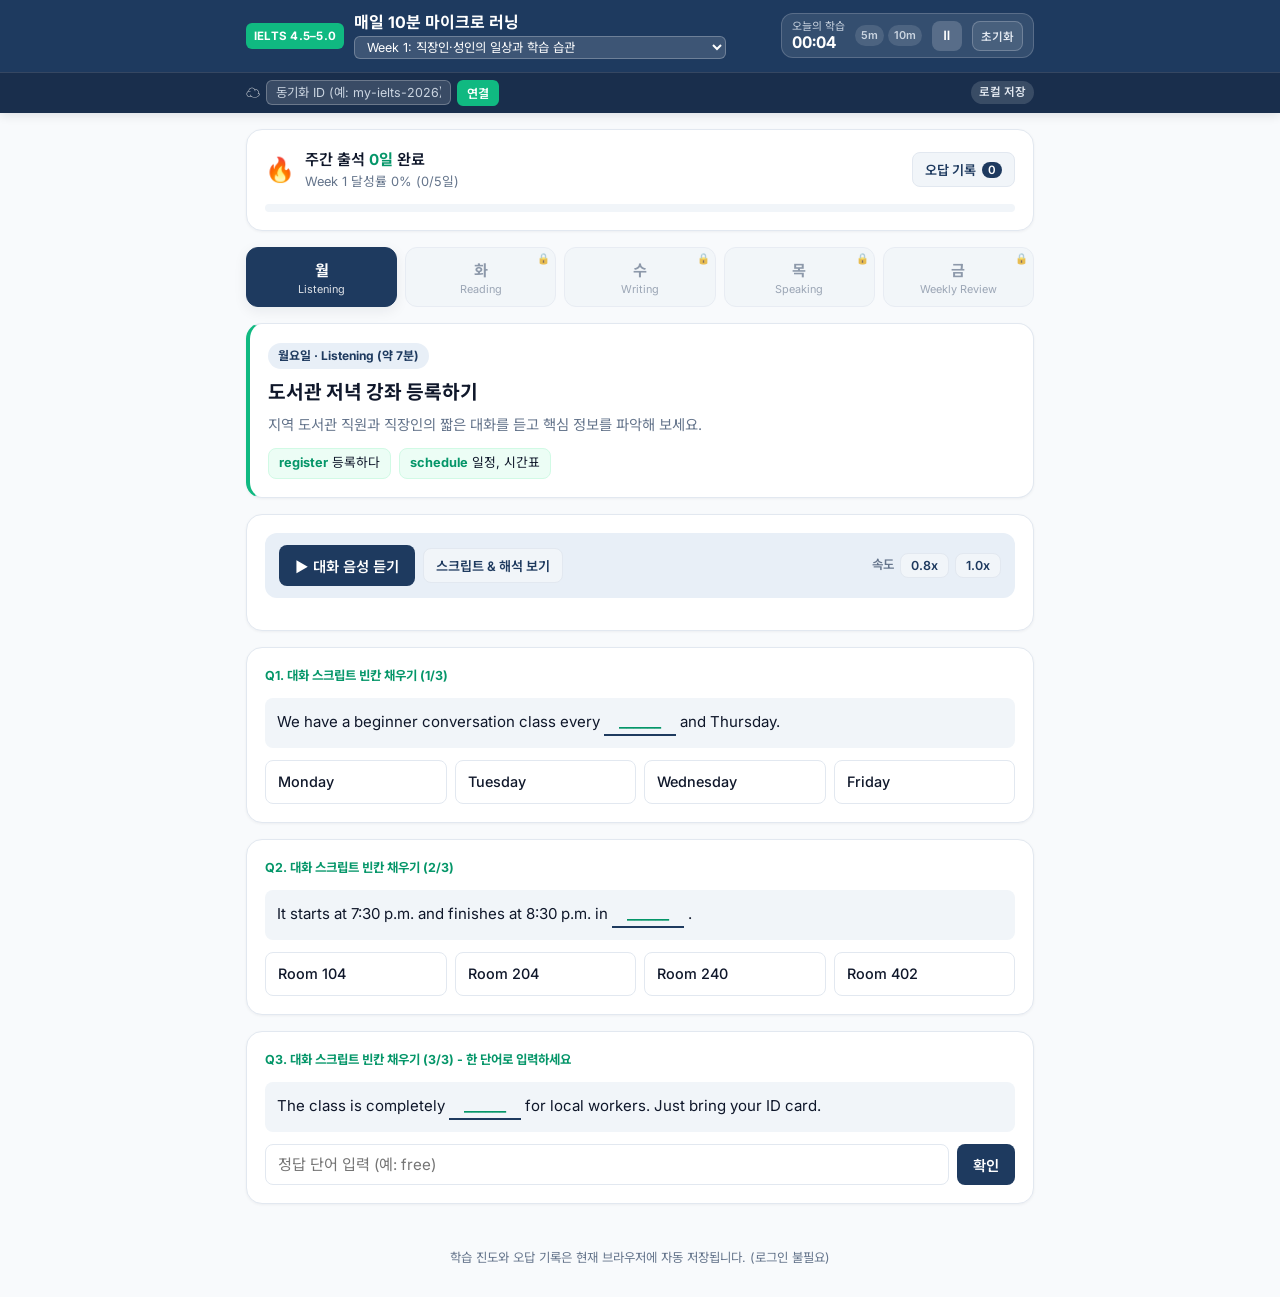
==== commit 9c39ed8b: "Unify Mon-Fri UI, add Week 1-4 curriculum, sequential lock, and next-week button" ====
--- a/IELTS 4.5/index.html
+++ b/IELTS 4.5/index.html
@@ -82,12 +82,9 @@
         </div>
 
         <!-- 주간 달성률 프로그레스 바 -->
-        <div class="progress-bar-track" role="progressbar" aria-valuemin="0" aria-valuemax="100" aria-valuenow="0" id="weeklyProgressBarTrack">
+        <div class="progress-bar-track" role="progressbar" aria-valuemin="0" aria-valuemax="100" aria-valuenow="0" id="weeklyProgressBarTrack" style="margin-bottom: 0;">
           <div id="weeklyProgressBarFill" class="progress-bar-fill" style="width: 0%;"></div>
         </div>
-
-        <!-- 월~금 출석 뱃지 -->
-        <div id="streakBadges" class="streak-badges"></div>
       </section>
 
       <!-- 오답 기록 드로어 (토글) -->
@@ -102,7 +99,7 @@
         <div id="wrongNotesList" class="wrong-notes-list"></div>
       </section>
 
-      <!-- 요일별 맞춤 커리큘럼 탭 [월 / 화 / 수 / 목 / 금] -->
+      <!-- 통합 요일별 학습 & 출석 메뉴 [월 / 화 / 수 / 목 / 금] -->
       <nav class="day-tabs" id="dayTabs" aria-label="요일별 학습 메뉴"></nav>
 
       <!-- 오늘의 학습 완료 피드백 배너 -->
@@ -117,6 +114,7 @@
           </div>
         </div>
         <button id="nextDayBtn" class="primary-btn" type="button">다음 요일 보기 →</button>
+        <button id="nextWeekBtn" class="emerald-btn hidden" type="button">다음 주차로 이동하기 →</button>
       </section>
 
       <!-- 메인 학습 콘텐츠 영역 -->
--- a/IELTS 4.5/styles.css
+++ b/IELTS 4.5/styles.css
@@ -372,6 +372,26 @@
   color: #6ee7b7;
 }
 
+.day-tab.locked {
+  background: var(--bg-subtle);
+  color: var(--text-muted);
+  border-color: var(--border-color);
+  opacity: 0.72;
+  cursor: not-allowed;
+}
+
+.day-tab.locked:hover {
+  border-color: var(--border-color);
+}
+
+.day-tab.locked::after {
+  content: "🔒";
+  position: absolute;
+  top: 4px;
+  right: 5px;
+  font-size: 0.65rem;
+}
+
 /* =========================================
    Completion Banner
    ========================================= */
@@ -1238,10 +1258,148 @@
 }
 
 .dict-example {
-  font-size: 0.85rem;
+  font-size: 0.84rem;
   color: var(--navy-800);
   border-left: 3px solid var(--emerald-500);
   padding-left: 10px;
+  margin: 4px 0 0 0;
+}
+
+.dict-example-ko {
+  font-size: 0.8rem;
+  color: var(--text-muted);
+  margin: 2px 0 0 13px;
+}
+
+.dict-lemma-tag {
+  font-size: 0.74rem;
+  font-weight: 600;
+  color: var(--navy-700);
+  background: var(--navy-100);
+  padding: 2px 7px;
+  border-radius: 6px;
+}
+
+.dict-pos-section {
+  display: flex;
+  flex-direction: column;
+  gap: 8px;
+  padding-bottom: 10px;
+  border-bottom: 1px dashed var(--border-color);
+}
+
+.dict-pos-section:last-of-type {
+  border-bottom: none;
+  padding-bottom: 0;
+}
+
+.dict-pos-header {
+  display: flex;
+  align-items: center;
+  gap: 6px;
+}
+
+.dict-sense-list {
+  display: flex;
+  flex-direction: column;
+  gap: 10px;
+}
+
+.dict-sense-item {
+  display: flex;
+  gap: 8px;
+  align-items: flex-start;
+}
+
+.dict-sense-num {
+  width: 20px;
+  height: 20px;
+  border-radius: 999px;
+  background: var(--navy-100);
+  color: var(--navy-800);
+  font-size: 0.74rem;
+  font-weight: 700;
+  display: inline-flex;
+  align-items: center;
+  justify-content: center;
+  flex-shrink: 0;
+  margin-top: 2px;
+}
+
+.dict-sense-content {
+  flex: 1;
+}
+
+.dict-sense-top {
+  display: flex;
+  flex-wrap: wrap;
+  align-items: center;
+  gap: 6px;
+}
+
+.dict-level-badge {
+  font-size: 0.68rem;
+  font-weight: 700;
+  padding: 1px 6px;
+  border-radius: 4px;
+}
+
+.dict-level-badge.basic {
+  background: var(--emerald-100);
+  color: var(--emerald-600);
+}
+
+.dict-level-badge.advanced {
+  background: var(--navy-100);
+  color: var(--navy-800);
+}
+
+.dict-sense-en {
+  font-size: 0.82rem;
+  color: var(--text-muted);
+  margin-top: 2px;
+}
+
+.dict-idioms-section {
+  background: var(--bg-subtle);
+  border-radius: var(--radius-md);
+  padding: 12px;
+  display: flex;
+  flex-direction: column;
+  gap: 8px;
+}
+
+.dict-idioms-title {
   margin: 0;
-}
-
+  font-size: 0.86rem;
+  font-weight: 700;
+  color: var(--navy-800);
+}
+
+.dict-idiom-card {
+  background: #ffffff;
+  border: 1px solid var(--border-color);
+  border-radius: var(--radius-sm);
+  padding: 8px 10px;
+}
+
+.dict-idiom-expr {
+  font-weight: 700;
+  color: var(--navy-900);
+  font-size: 0.88rem;
+}
+
+.dict-idiom-ko {
+  font-size: 0.84rem;
+  color: var(--emerald-600);
+  font-weight: 600;
+  margin-left: 6px;
+}
+
+.dict-idiom-ex {
+  font-size: 0.8rem;
+  color: var(--text-muted);
+  margin-top: 3px;
+}
+
+
